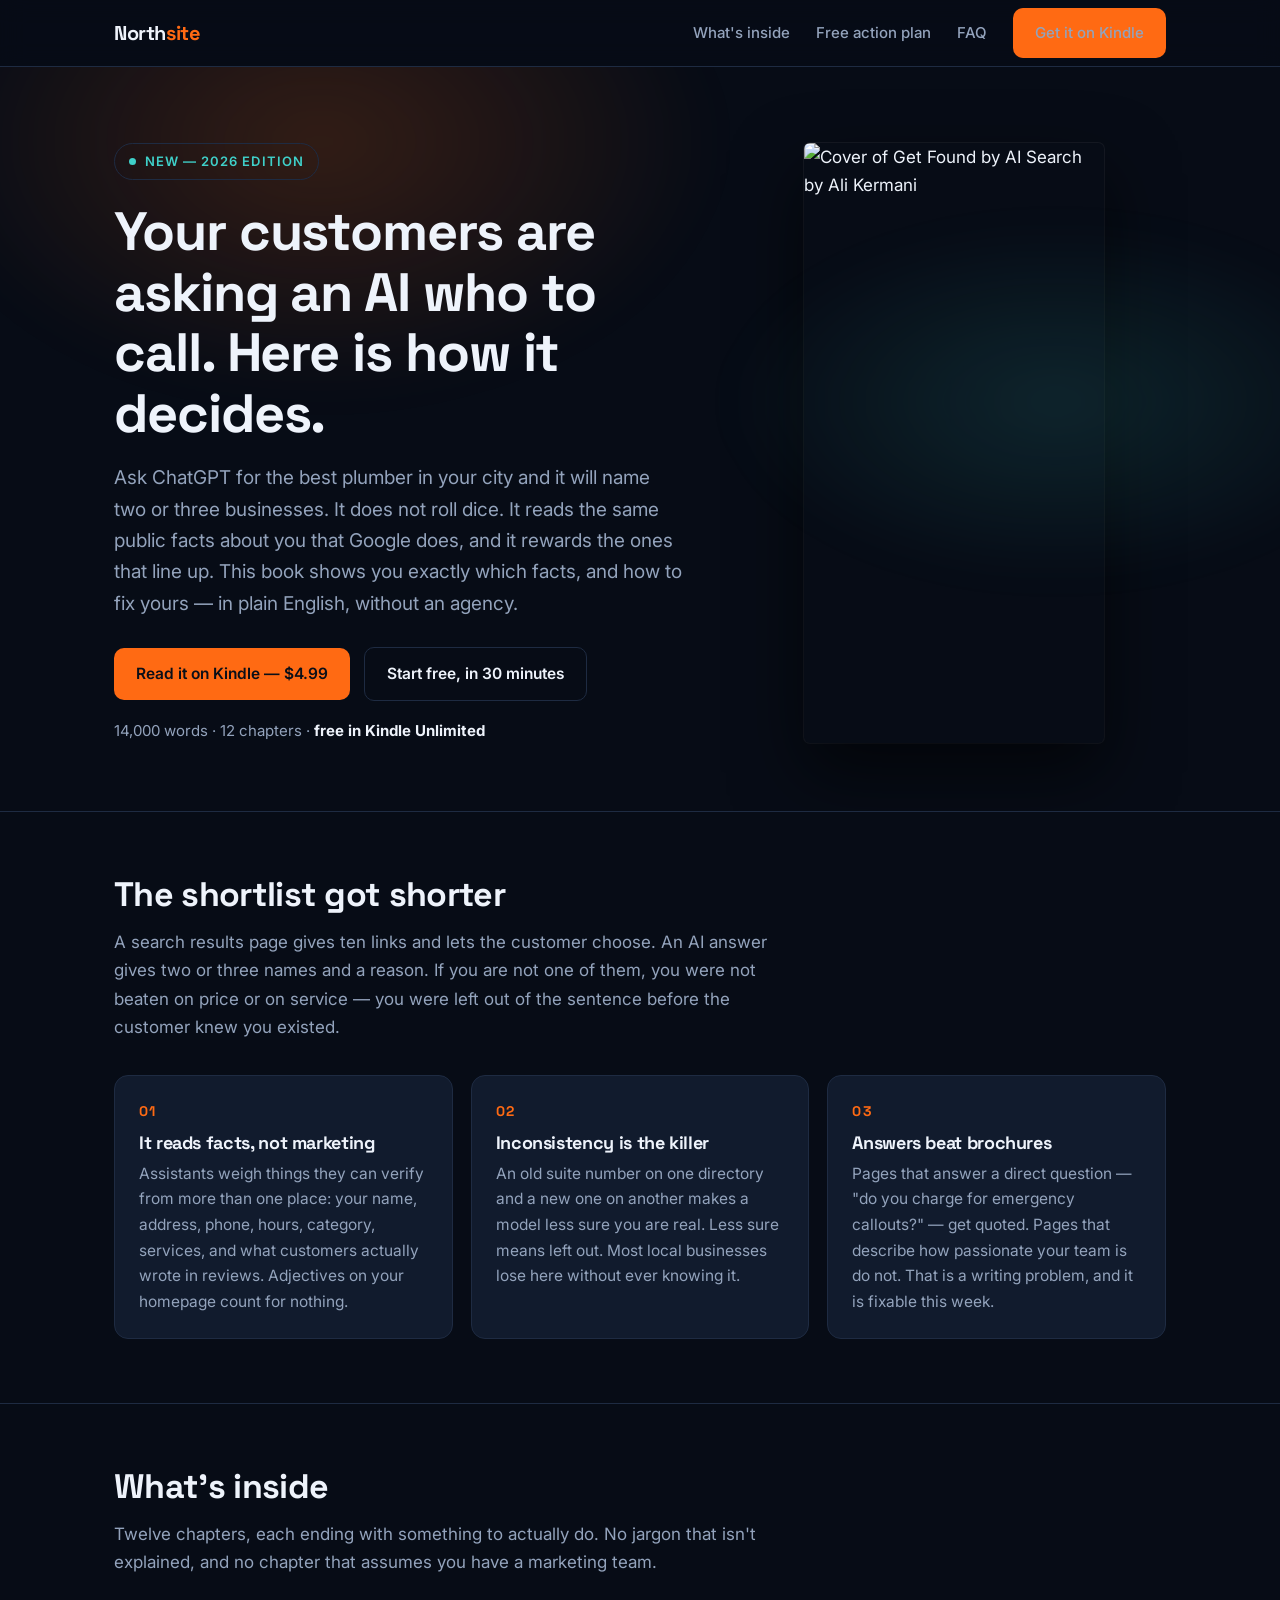
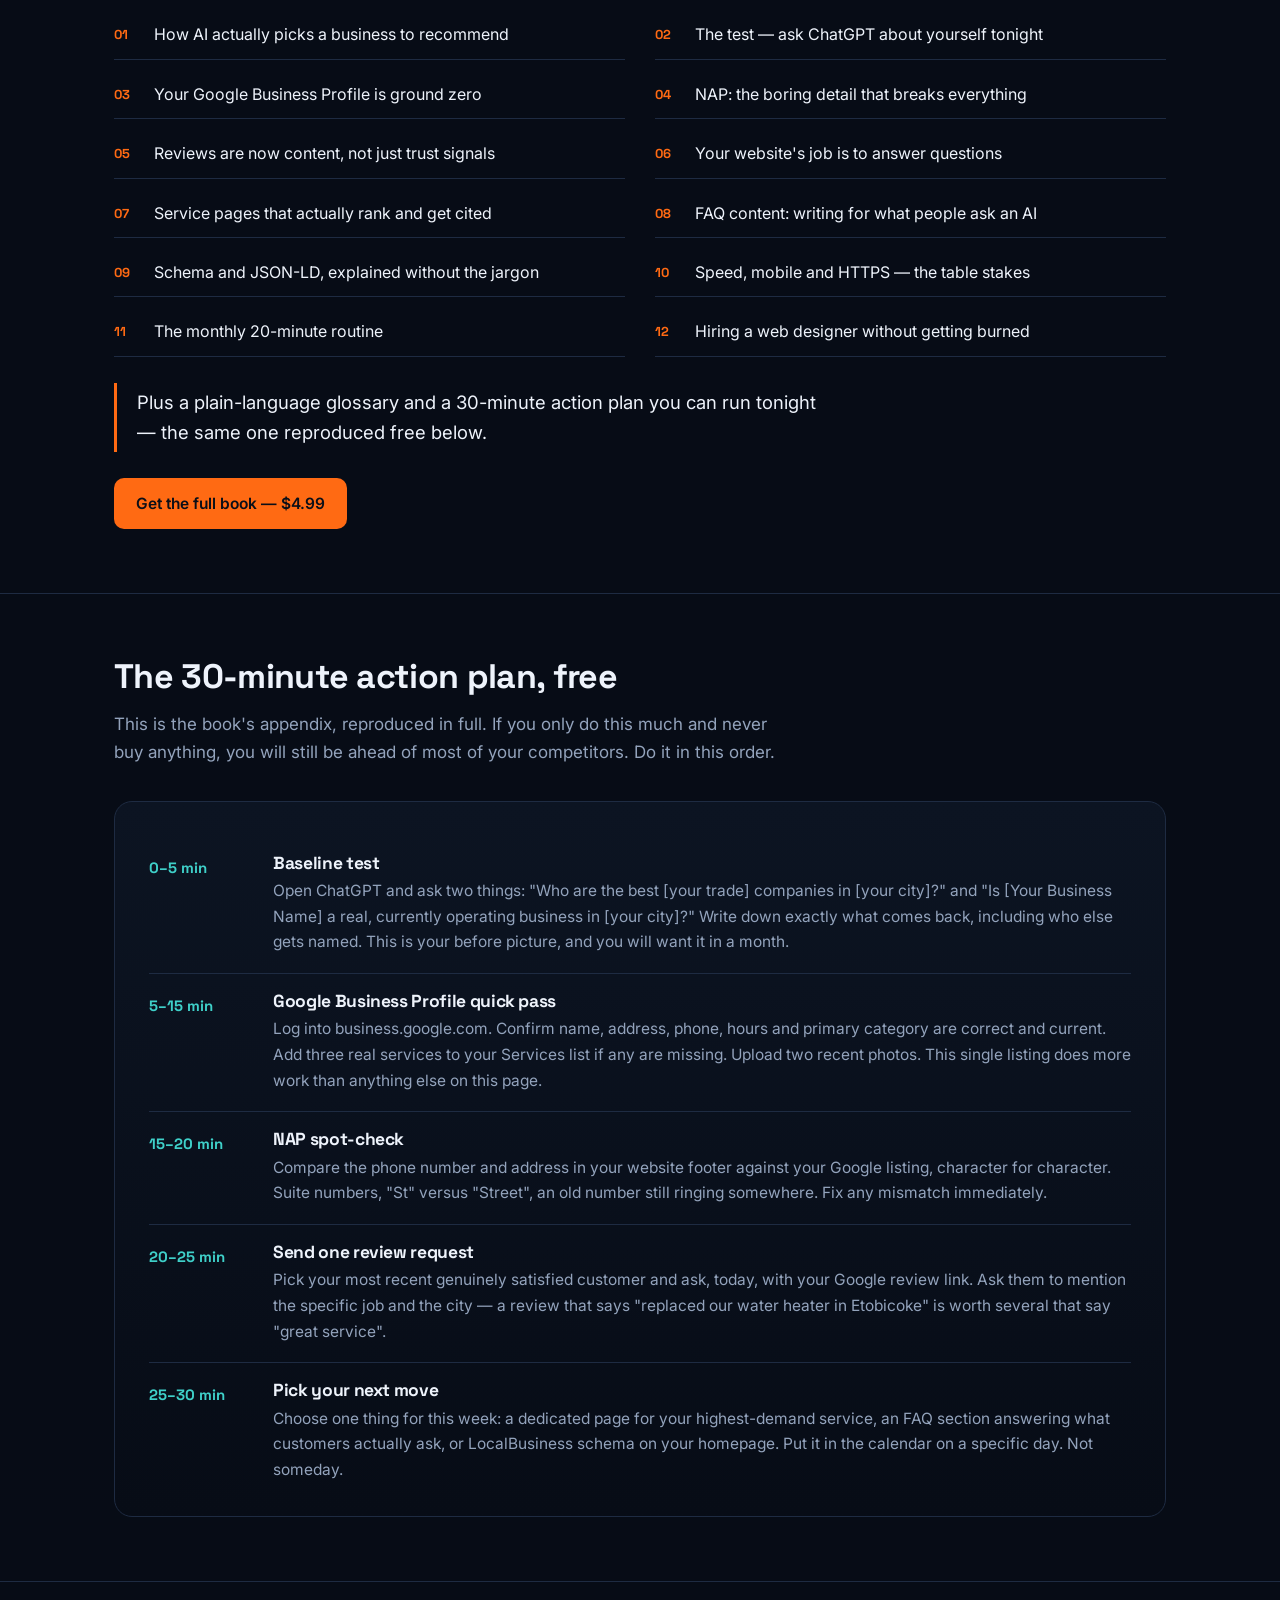
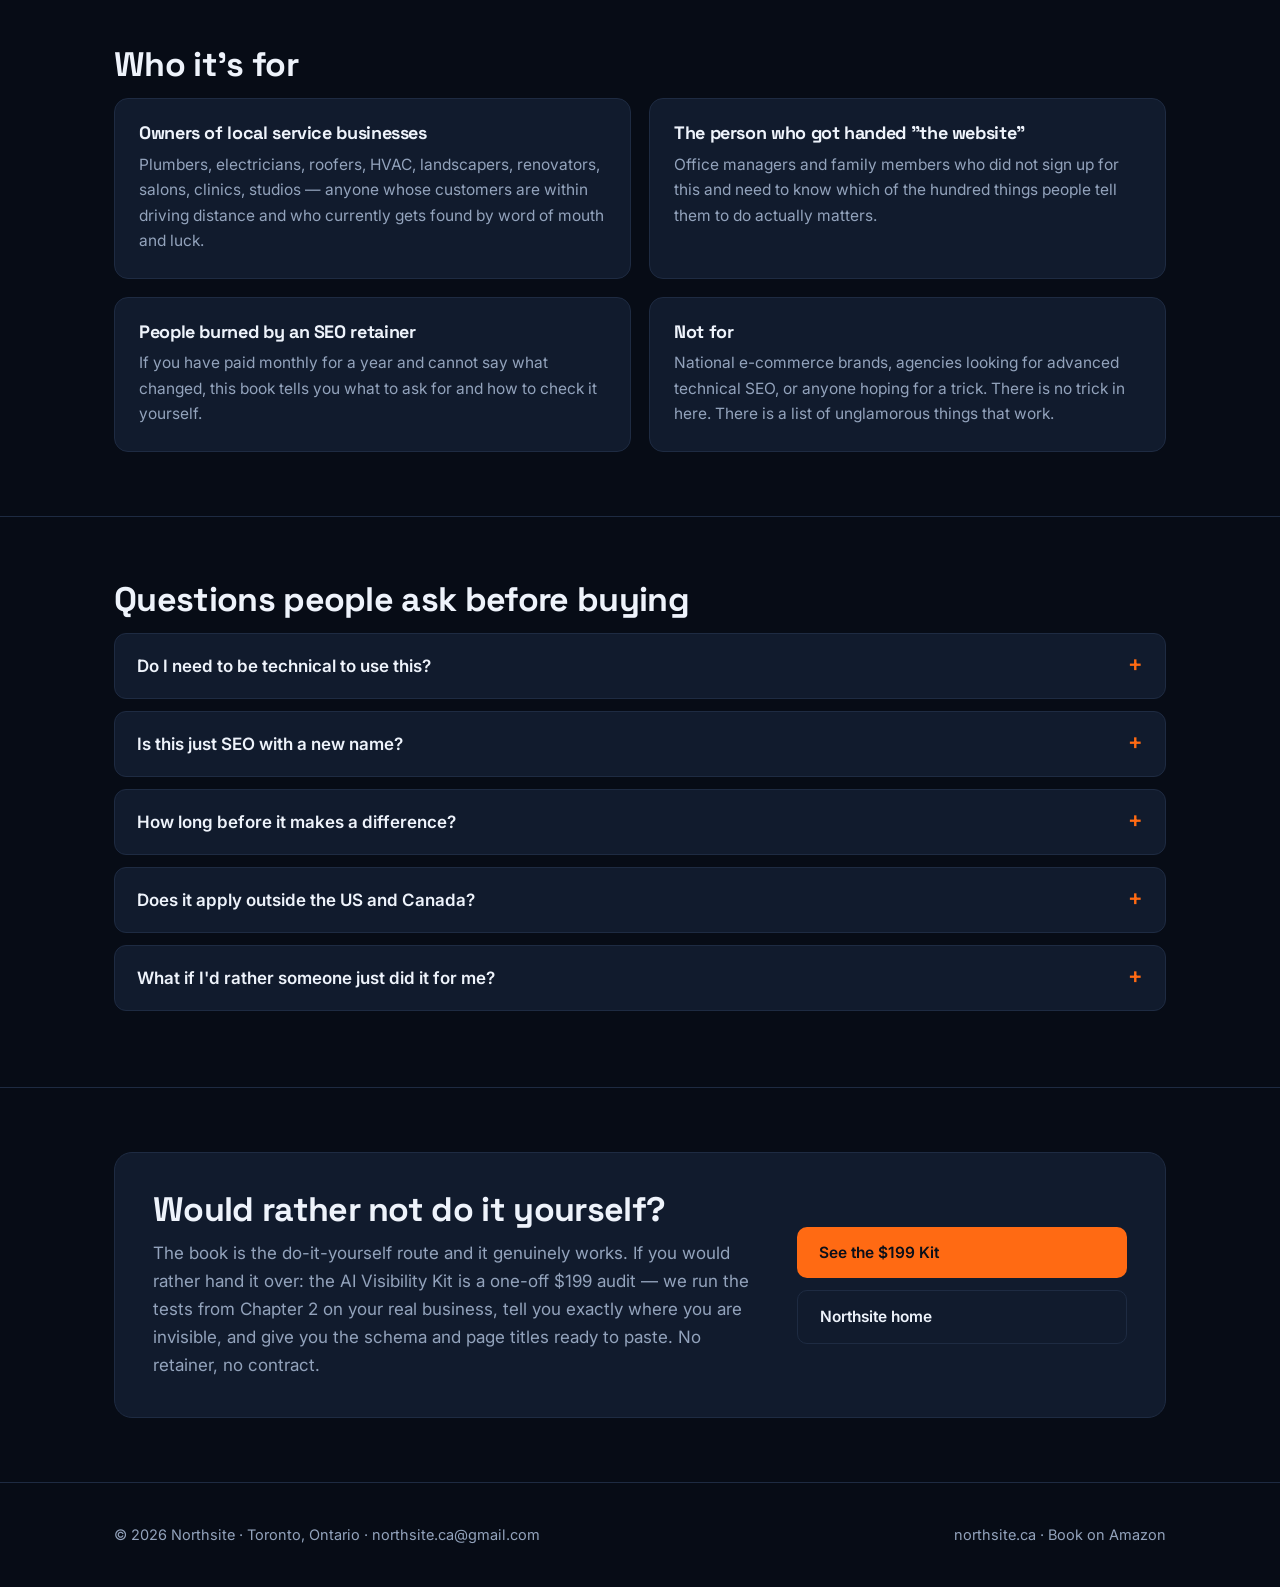
==== book/index.html @ b2f92a9b "Create index.html" ====
<!doctype html>
<html lang="en">
<head>
<meta charset="utf-8">
<meta name="viewport" content="width=device-width,initial-scale=1">
<title>Get Found by AI Search — the local business owner's guide to showing up in AI answers | Northsite</title>
<meta name="description" content="A plain-English book for local business owners on how ChatGPT, Google's AI Overviews and Siri decide which businesses to recommend — and what to fix so yours is one of them. $4.99 on Kindle. Free 30-minute action plan on this page.">
<link rel="canonical" href="https://northsite.ca/book/">
<meta property="og:title" content="Get Found by AI Search — showing up when customers ask an AI">
<meta property="og:description" content="How AI assistants pick which local business to name, and the fixes that put yours in the answer. Free 30-minute action plan; full book $4.99 on Kindle.">
<meta property="og:url" content="https://northsite.ca/book/">
<meta property="og:type" content="book">
<meta property="og:image" content="https://m.media-amazon.com/images/I/61TdyxFkmPL._SY600_.jpg">
<meta name="theme-color" content="#070C16">
<link rel="preconnect" href="https://fonts.googleapis.com"><link rel="preconnect" href="https://fonts.gstatic.com" crossorigin>
<link href="https://fonts.googleapis.com/css2?family=Space+Grotesk:wght@500;700&family=Inter:wght@400;500;600&display=swap" rel="stylesheet">
<script type="application/ld+json">
{"@context":"https://schema.org","@graph":[
{"@type":"Book","@id":"https://northsite.ca/book/#book","name":"Get Found by AI Search: The Local Business Owner's Guide to Showing Up in AI Answers and Google's AI Overviews (2026 Edition)","author":{"@type":"Person","name":"Ali Kermani"},"inLanguage":"en","bookFormat":"https://schema.org/EBook","numberOfPages":120,"url":"https://northsite.ca/book/","image":"https://m.media-amazon.com/images/I/61TdyxFkmPL._SY600_.jpg","publisher":{"@type":"Organization","name":"Northsite"},"datePublished":"2026-09-12","description":"A plain-language guide for owners of local service businesses on how AI assistants choose which businesses to recommend, and the specific, checkable fixes that make yours one of them.","offers":{"@type":"Offer","price":"4.99","priceCurrency":"USD","availability":"https://schema.org/InStock","url":"https://www.amazon.com/dp/B0HJLB9HZW"}},
{"@type":"FAQPage","@id":"https://northsite.ca/book/#faq","mainEntity":[
{"@type":"Question","name":"Do I need to be technical to use this book?","acceptedAnswer":{"@type":"Answer","text":"No. Every chapter is written for the person who runs the business, not a developer. The one technical chapter, on schema markup, gives you code you can copy and paste or hand to whoever built your site, with plain-English notes on what each line means."}},
{"@type":"Question","name":"Is this just SEO with a new name?","acceptedAnswer":{"@type":"Answer","text":"There is overlap, because AI assistants read the same web that search engines index. The difference is what wins. Classic SEO fights for a blue link on page one. AI answers name two or three businesses and stop, and they favour businesses whose facts are consistent and whose pages answer real questions directly. That changes what you work on first."}},
{"@type":"Question","name":"How long before this makes a difference?","acceptedAnswer":{"@type":"Answer","text":"Google Business Profile corrections can show up in days. Review signals and new service pages take weeks. Nothing here is an overnight switch, which is also why it is worth doing: the businesses that get named in AI answers are the ones that fixed the boring details months ago."}},
{"@type":"Question","name":"Does it apply outside the United States and Canada?","acceptedAnswer":{"@type":"Answer","text":"Yes. The examples are North American, but Google Business Profile, review platforms, schema markup and the way large language models weigh consistent public information work the same way anywhere those services operate."}},
{"@type":"Question","name":"What if I would rather someone just did this for me?","acceptedAnswer":{"@type":"Answer","text":"That is what Northsite does. The AI Visibility Kit is a one-off audit and fix-list for your business at $199, and Northsite also builds the websites this book describes. Details are at northsite.ca."}}]}]}
</script>
<style>
*{box-sizing:border-box;margin:0;padding:0}
:root{--bg:#070C16;--bg2:#0C1422;--card:#111B2D;--line:#1E2B42;--ink:#EEF3FB;--mut:#93A3BC;--or:#FF6A13;--teal:#3FD0C9}
html{scroll-behavior:smooth}
body{background:var(--bg);color:var(--ink);font:400 17px/1.65 Inter,system-ui,-apple-system,Segoe UI,sans-serif;-webkit-font-smoothing:antialiased}
h1,h2,h3,.dsp{font-family:"Space Grotesk",Inter,sans-serif;font-weight:700;line-height:1.12;letter-spacing:-.02em}
a{color:inherit}
.wrap{max-width:1100px;margin:0 auto;padding:0 24px}
nav{position:sticky;top:0;z-index:50;background:rgba(7,12,22,.82);backdrop-filter:blur(12px);border-bottom:1px solid var(--line)}
nav .wrap{display:flex;align-items:center;justify-content:space-between;height:66px}
.logo{font-family:"Space Grotesk";font-weight:700;font-size:20px;letter-spacing:-.02em;text-decoration:none}
.logo span{color:var(--or)}
.nl{display:flex;gap:26px;align-items:center}
.nl a{color:var(--mut);text-decoration:none;font-size:15px;font-weight:500}
.nl a:hover{color:var(--ink)}
.btn{display:inline-block;background:var(--or);color:#0B0F18;font-weight:600;text-decoration:none;padding:13px 22px;border-radius:10px;font-size:15.5px;border:0;transition:transform .15s ease,box-shadow .15s ease}
.btn:hover{transform:translateY(-1px);box-shadow:0 10px 30px rgba(255,106,19,.28)}
.btn.ghost{background:transparent;color:var(--ink);border:1px solid var(--line)}
.btn.ghost:hover{border-color:var(--or);box-shadow:none}
.hero{position:relative;overflow:hidden;padding:76px 0 68px}
.hero:before{content:"";position:absolute;inset:-40% 30% 40% -20%;background:radial-gradient(closest-side,rgba(255,106,19,.18),transparent 70%);filter:blur(20px)}
.hero:after{content:"";position:absolute;inset:10% -20% 20% 45%;background:radial-gradient(closest-side,rgba(63,208,201,.13),transparent 70%);filter:blur(20px)}
.hero .wrap{position:relative;display:grid;grid-template-columns:1.15fr .85fr;gap:56px;align-items:center}
.eyebrow{display:inline-flex;align-items:center;gap:9px;font-size:13px;font-weight:600;letter-spacing:.08em;text-transform:uppercase;color:var(--teal);border:1px solid var(--line);border-radius:999px;padding:7px 14px;margin-bottom:22px}
.dot{width:7px;height:7px;border-radius:50%;background:var(--teal)}
h1{font-size:clamp(34px,5vw,54px);margin-bottom:18px}
.sub{color:var(--mut);font-size:19px;max-width:36em;margin-bottom:28px}
.cta{display:flex;gap:14px;flex-wrap:wrap;align-items:center}
.price{color:var(--mut);font-size:15px}
.price b{color:var(--ink)}
.coverwrap{justify-self:center;position:relative}
.coverwrap img{width:min(300px,70vw);border-radius:6px;display:block;box-shadow:0 30px 70px rgba(0,0,0,.6),0 0 0 1px rgba(255,255,255,.06)}
section{padding:64px 0;border-top:1px solid var(--line)}
h2{font-size:clamp(25px,3.4vw,34px);margin-bottom:14px}
.lede{color:var(--mut);max-width:62ch;margin-bottom:34px}
.grid{display:grid;gap:18px}
.g3{grid-template-columns:repeat(3,1fr)}
.g2{grid-template-columns:repeat(2,1fr)}
.card{background:var(--card);border:1px solid var(--line);border-radius:14px;padding:24px}
.card h3{font-size:18px;margin-bottom:8px}
.card p{color:var(--mut);font-size:15.5px}
.num{font-family:"Space Grotesk";font-weight:700;color:var(--or);font-size:14px;letter-spacing:.1em;margin-bottom:10px}
ol.toc{list-style:none;counter-reset:c;display:grid;grid-template-columns:1fr 1fr;gap:10px 30px}
ol.toc li{counter-increment:c;display:flex;gap:14px;padding:11px 0;border-bottom:1px solid var(--line);font-size:16px}
ol.toc li:before{content:counter(c,decimal-leading-zero);font-family:"Space Grotesk";font-weight:700;color:var(--or);font-size:13px;padding-top:3px;min-width:26px}
.plan{background:linear-gradient(180deg,var(--bg2),var(--bg));border:1px solid var(--line);border-radius:18px;padding:34px}
.step{display:grid;grid-template-columns:104px 1fr;gap:20px;padding:18px 0;border-bottom:1px solid var(--line)}
.step:last-child{border-bottom:0;padding-bottom:0}
.step .t{font-family:"Space Grotesk";font-weight:700;color:var(--teal);font-size:15px;padding-top:2px}
.step h3{font-size:17.5px;margin-bottom:5px}
.step p{color:var(--mut);font-size:15.5px}
details{border:1px solid var(--line);border-radius:12px;padding:18px 22px;margin-bottom:12px;background:var(--card)}
details summary{cursor:pointer;font-weight:600;font-size:17px;list-style:none;display:flex;justify-content:space-between;gap:16px}
details summary::-webkit-details-marker{display:none}
details summary:after{content:"+";color:var(--or);font-size:22px;line-height:1}
details[open] summary:after{content:"\2212"}
details p{color:var(--mut);margin-top:12px;font-size:15.5px}
.band{background:var(--card);border:1px solid var(--line);border-radius:18px;padding:38px;display:grid;grid-template-columns:1.3fr .7fr;gap:32px;align-items:center}
.band h2{margin-bottom:10px}
.band p{color:var(--mut)}
blockquote{border-left:3px solid var(--or);padding:4px 0 4px 20px;color:var(--ink);font-size:18.5px;max-width:60ch;margin:26px 0}
footer{border-top:1px solid var(--line);padding:40px 0;color:var(--mut);font-size:14.5px}
footer .wrap{display:flex;justify-content:space-between;gap:20px;flex-wrap:wrap}
footer a{color:var(--mut);text-decoration:none}footer a:hover{color:var(--ink)}
@media(max-width:860px){
 .hero .wrap{grid-template-columns:1fr;gap:34px}
 .coverwrap{order:-1}
 .g3,.g2,ol.toc,.band{grid-template-columns:1fr}
 .nl a:not(.btn){display:none}
 .step{grid-template-columns:1fr;gap:4px}
 .plan{padding:24px}
}
</style>
</head>
<body>

<nav><div class="wrap">
  <a class="logo" href="/">North<span>site</span></a>
  <div class="nl">
    <a href="#inside">What's inside</a>
    <a href="#plan">Free action plan</a>
    <a href="#faq">FAQ</a>
    <a class="btn" href="https://www.amazon.com/dp/B0HJLB9HZW" rel="noopener">Get it on Kindle</a>
  </div>
</div></nav>

<header class="hero"><div class="wrap">
  <div>
    <span class="eyebrow"><span class="dot"></span>New — 2026 edition</span>
    <h1>Your customers are asking an AI who to call. Here is how it decides.</h1>
    <p class="sub">Ask ChatGPT for the best plumber in your city and it will name two or three businesses. It does not roll dice. It reads the same public facts about you that Google does, and it rewards the ones that line up. This book shows you exactly which facts, and how to fix yours — in plain English, without an agency.</p>
    <div class="cta">
      <a class="btn" href="https://www.amazon.com/dp/B0HJLB9HZW" rel="noopener">Read it on Kindle — $4.99</a>
      <a class="btn ghost" href="#plan">Start free, in 30 minutes</a>
    </div>
    <p class="price" style="margin-top:18px">14,000 words · 12 chapters · <b>free in Kindle Unlimited</b></p>
  </div>
  <div class="coverwrap">
    <img src="https://m.media-amazon.com/images/I/61TdyxFkmPL._SY600_.jpg" alt="Cover of Get Found by AI Search by Ali Kermani" width="375" height="600" loading="eager">
  </div>
</div></header>

<section id="why"><div class="wrap">
  <h2>The shortlist got shorter</h2>
  <p class="lede">A search results page gives ten links and lets the customer choose. An AI answer gives two or three names and a reason. If you are not one of them, you were not beaten on price or on service — you were left out of the sentence before the customer knew you existed.</p>
  <div class="grid g3">
    <div class="card"><div class="num">01</div><h3>It reads facts, not marketing</h3><p>Assistants weigh things they can verify from more than one place: your name, address, phone, hours, category, services, and what customers actually wrote in reviews. Adjectives on your homepage count for nothing.</p></div>
    <div class="card"><div class="num">02</div><h3>Inconsistency is the killer</h3><p>An old suite number on one directory and a new one on another makes a model less sure you are real. Less sure means left out. Most local businesses lose here without ever knowing it.</p></div>
    <div class="card"><div class="num">03</div><h3>Answers beat brochures</h3><p>Pages that answer a direct question — "do you charge for emergency callouts?" — get quoted. Pages that describe how passionate your team is do not. That is a writing problem, and it is fixable this week.</p></div>
  </div>
</div></section>

<section id="inside"><div class="wrap">
  <h2>What's inside</h2>
  <p class="lede">Twelve chapters, each ending with something to actually do. No jargon that isn't explained, and no chapter that assumes you have a marketing team.</p>
  <ol class="toc">
    <li>How AI actually picks a business to recommend</li>
    <li>The test — ask ChatGPT about yourself tonight</li>
    <li>Your Google Business Profile is ground zero</li>
    <li>NAP: the boring detail that breaks everything</li>
    <li>Reviews are now content, not just trust signals</li>
    <li>Your website's job is to answer questions</li>
    <li>Service pages that actually rank and get cited</li>
    <li>FAQ content: writing for what people ask an AI</li>
    <li>Schema and JSON-LD, explained without the jargon</li>
    <li>Speed, mobile and HTTPS — the table stakes</li>
    <li>The monthly 20-minute routine</li>
    <li>Hiring a web designer without getting burned</li>
  </ol>
  <blockquote>Plus a plain-language glossary and a 30-minute action plan you can run tonight — the same one reproduced free below.</blockquote>
  <a class="btn" href="https://www.amazon.com/dp/B0HJLB9HZW" rel="noopener">Get the full book — $4.99</a>
</div></section>

<section id="plan"><div class="wrap">
  <h2>The 30-minute action plan, free</h2>
  <p class="lede">This is the book's appendix, reproduced in full. If you only do this much and never buy anything, you will still be ahead of most of your competitors. Do it in this order.</p>
  <div class="plan">
    <div class="step"><div class="t">0–5 min</div><div>
      <h3>Baseline test</h3>
      <p>Open ChatGPT and ask two things: "Who are the best [your trade] companies in [your city]?" and "Is [Your Business Name] a real, currently operating business in [your city]?" Write down exactly what comes back, including who else gets named. This is your before picture, and you will want it in a month.</p></div></div>
    <div class="step"><div class="t">5–15 min</div><div>
      <h3>Google Business Profile quick pass</h3>
      <p>Log into business.google.com. Confirm name, address, phone, hours and primary category are correct and current. Add three real services to your Services list if any are missing. Upload two recent photos. This single listing does more work than anything else on this page.</p></div></div>
    <div class="step"><div class="t">15–20 min</div><div>
      <h3>NAP spot-check</h3>
      <p>Compare the phone number and address in your website footer against your Google listing, character for character. Suite numbers, "St" versus "Street", an old number still ringing somewhere. Fix any mismatch immediately.</p></div></div>
    <div class="step"><div class="t">20–25 min</div><div>
      <h3>Send one review request</h3>
      <p>Pick your most recent genuinely satisfied customer and ask, today, with your Google review link. Ask them to mention the specific job and the city — a review that says "replaced our water heater in Etobicoke" is worth several that say "great service".</p></div></div>
    <div class="step"><div class="t">25–30 min</div><div>
      <h3>Pick your next move</h3>
      <p>Choose one thing for this week: a dedicated page for your highest-demand service, an FAQ section answering what customers actually ask, or LocalBusiness schema on your homepage. Put it in the calendar on a specific day. Not someday.</p></div></div>
  </div>
</div></section>

<section id="who"><div class="wrap">
  <h2>Who it's for</h2>
  <div class="grid g2">
    <div class="card"><h3>Owners of local service businesses</h3><p>Plumbers, electricians, roofers, HVAC, landscapers, renovators, salons, clinics, studios — anyone whose customers are within driving distance and who currently gets found by word of mouth and luck.</p></div>
    <div class="card"><h3>The person who got handed "the website"</h3><p>Office managers and family members who did not sign up for this and need to know which of the hundred things people tell them to do actually matters.</p></div>
    <div class="card"><h3>People burned by an SEO retainer</h3><p>If you have paid monthly for a year and cannot say what changed, this book tells you what to ask for and how to check it yourself.</p></div>
    <div class="card"><h3>Not for</h3><p>National e-commerce brands, agencies looking for advanced technical SEO, or anyone hoping for a trick. There is no trick in here. There is a list of unglamorous things that work.</p></div>
  </div>
</div></section>

<section id="faq"><div class="wrap">
  <h2>Questions people ask before buying</h2>
  <details><summary>Do I need to be technical to use this?</summary><p>No. Every chapter is written for the person who runs the business, not a developer. The one technical chapter, on schema markup, hands you code you can copy and paste or forward to whoever built your site, with plain-English notes on what each line is doing and why.</p></details>
  <details><summary>Is this just SEO with a new name?</summary><p>There is overlap, because AI assistants read the same web that search engines index. The difference is what wins. Classic SEO fights for a blue link on page one. An AI answer names two or three businesses and stops, and it favours the ones whose facts are consistent everywhere and whose pages answer questions directly. That changes what you work on first, and what you can safely ignore.</p></details>
  <details><summary>How long before it makes a difference?</summary><p>Google Business Profile corrections can surface within days. Review signals and new service pages take weeks. Nothing here is an overnight switch — which is exactly why it is worth doing. The businesses getting named in AI answers today are the ones that fixed the boring details months ago.</p></details>
  <details><summary>Does it apply outside the US and Canada?</summary><p>Yes. The examples are North American, but Google Business Profile, review platforms, schema markup, and the way language models weigh consistent public information work the same way anywhere those services operate.</p></details>
  <details><summary>What if I'd rather someone just did it for me?</summary><p>That is what Northsite does. The AI Visibility Kit is a one-off audit and fix-list for your specific business at $199, and Northsite also builds the kind of website this book describes. Everything is on <a href="/" style="color:var(--or)">northsite.ca</a>.</p></details>
</div></section>

<section><div class="wrap">
  <div class="band">
    <div>
      <h2>Would rather not do it yourself?</h2>
      <p>The book is the do-it-yourself route and it genuinely works. If you would rather hand it over: the AI Visibility Kit is a one-off $199 audit — we run the tests from Chapter 2 on your real business, tell you exactly where you are invisible, and give you the schema and page titles ready to paste. No retainer, no contract.</p>
    </div>
    <div style="display:grid;gap:12px">
      <a class="btn" href="/#kit">See the $199 Kit</a>
      <a class="btn ghost" href="/">Northsite home</a>
    </div>
  </div>
</div></section>

<footer><div class="wrap">
  <div>© 2026 Northsite · Toronto, Ontario · <a href="mailto:northsite.ca@gmail.com">northsite.ca@gmail.com</a></div>
  <div><a href="/">northsite.ca</a> · <a href="https://www.amazon.com/dp/B0HJLB9HZW" rel="noopener">Book on Amazon</a></div>
</div></footer>

</body>
</html>
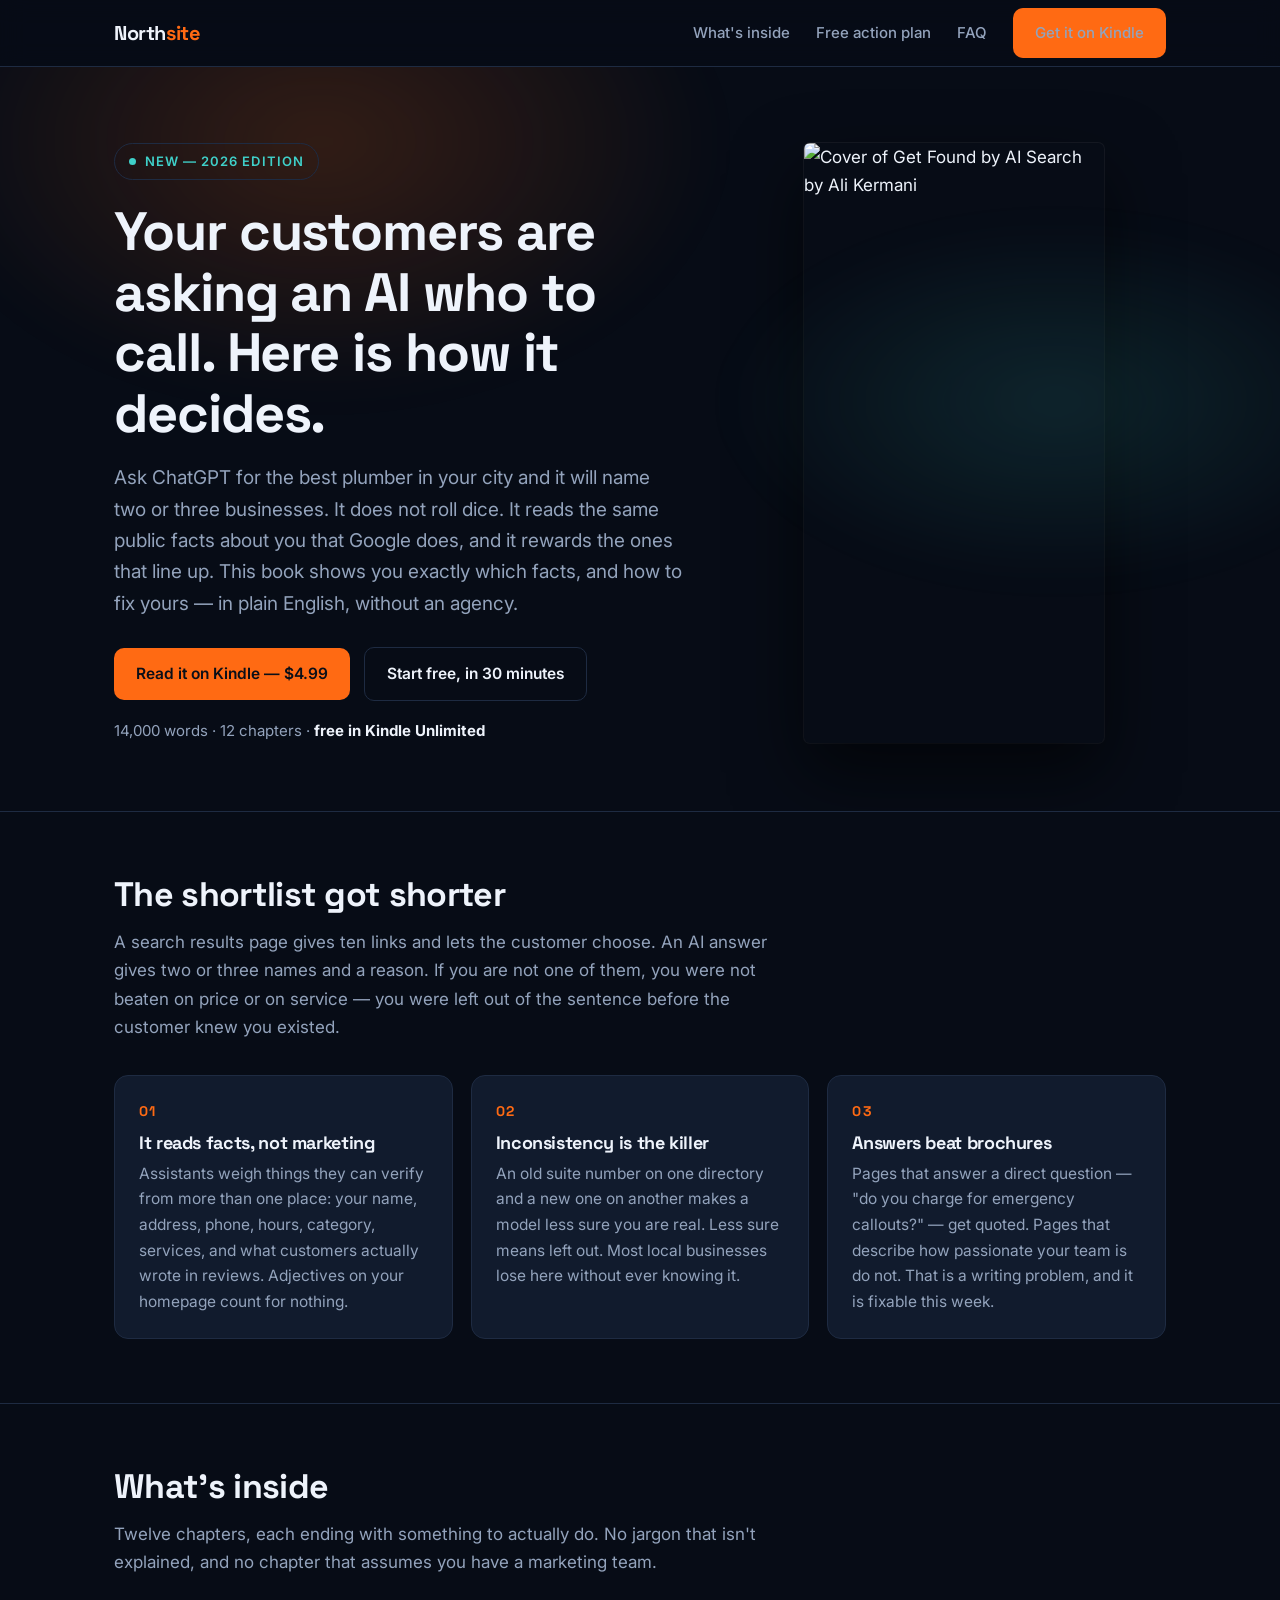
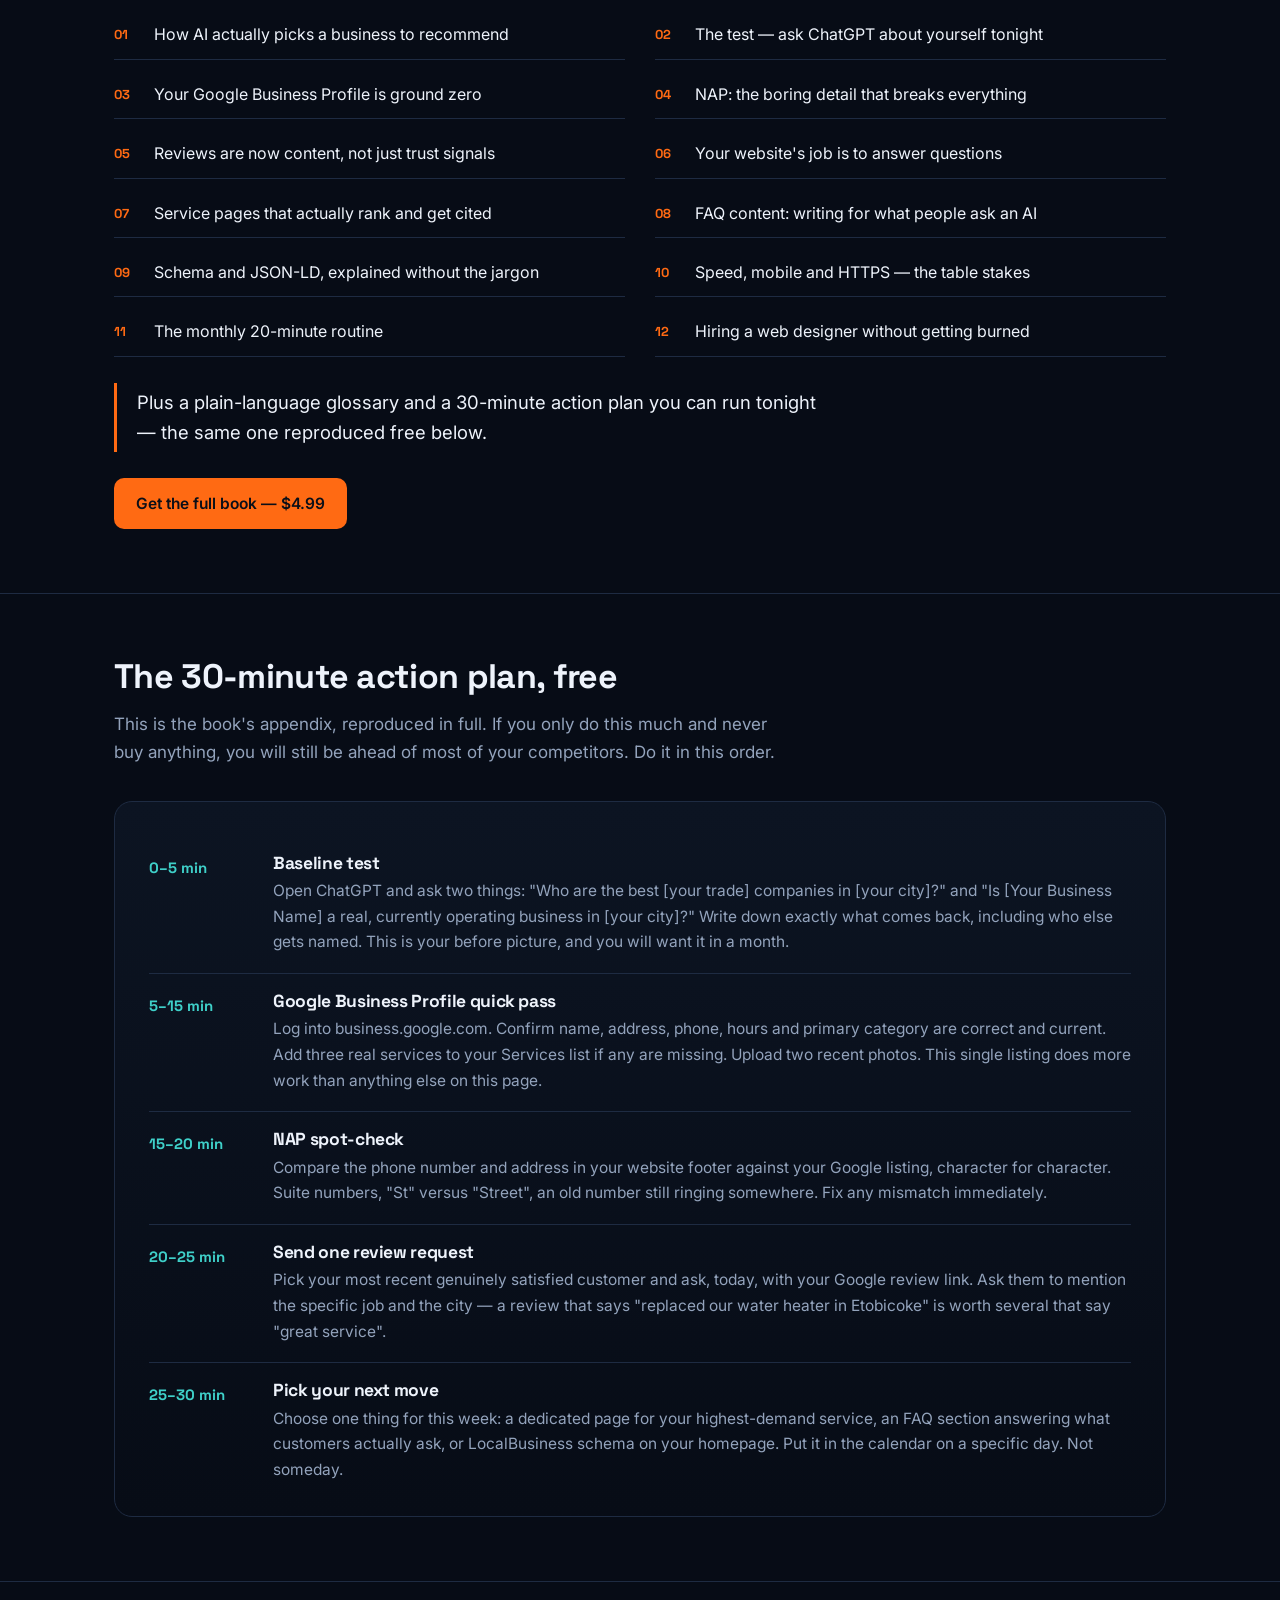
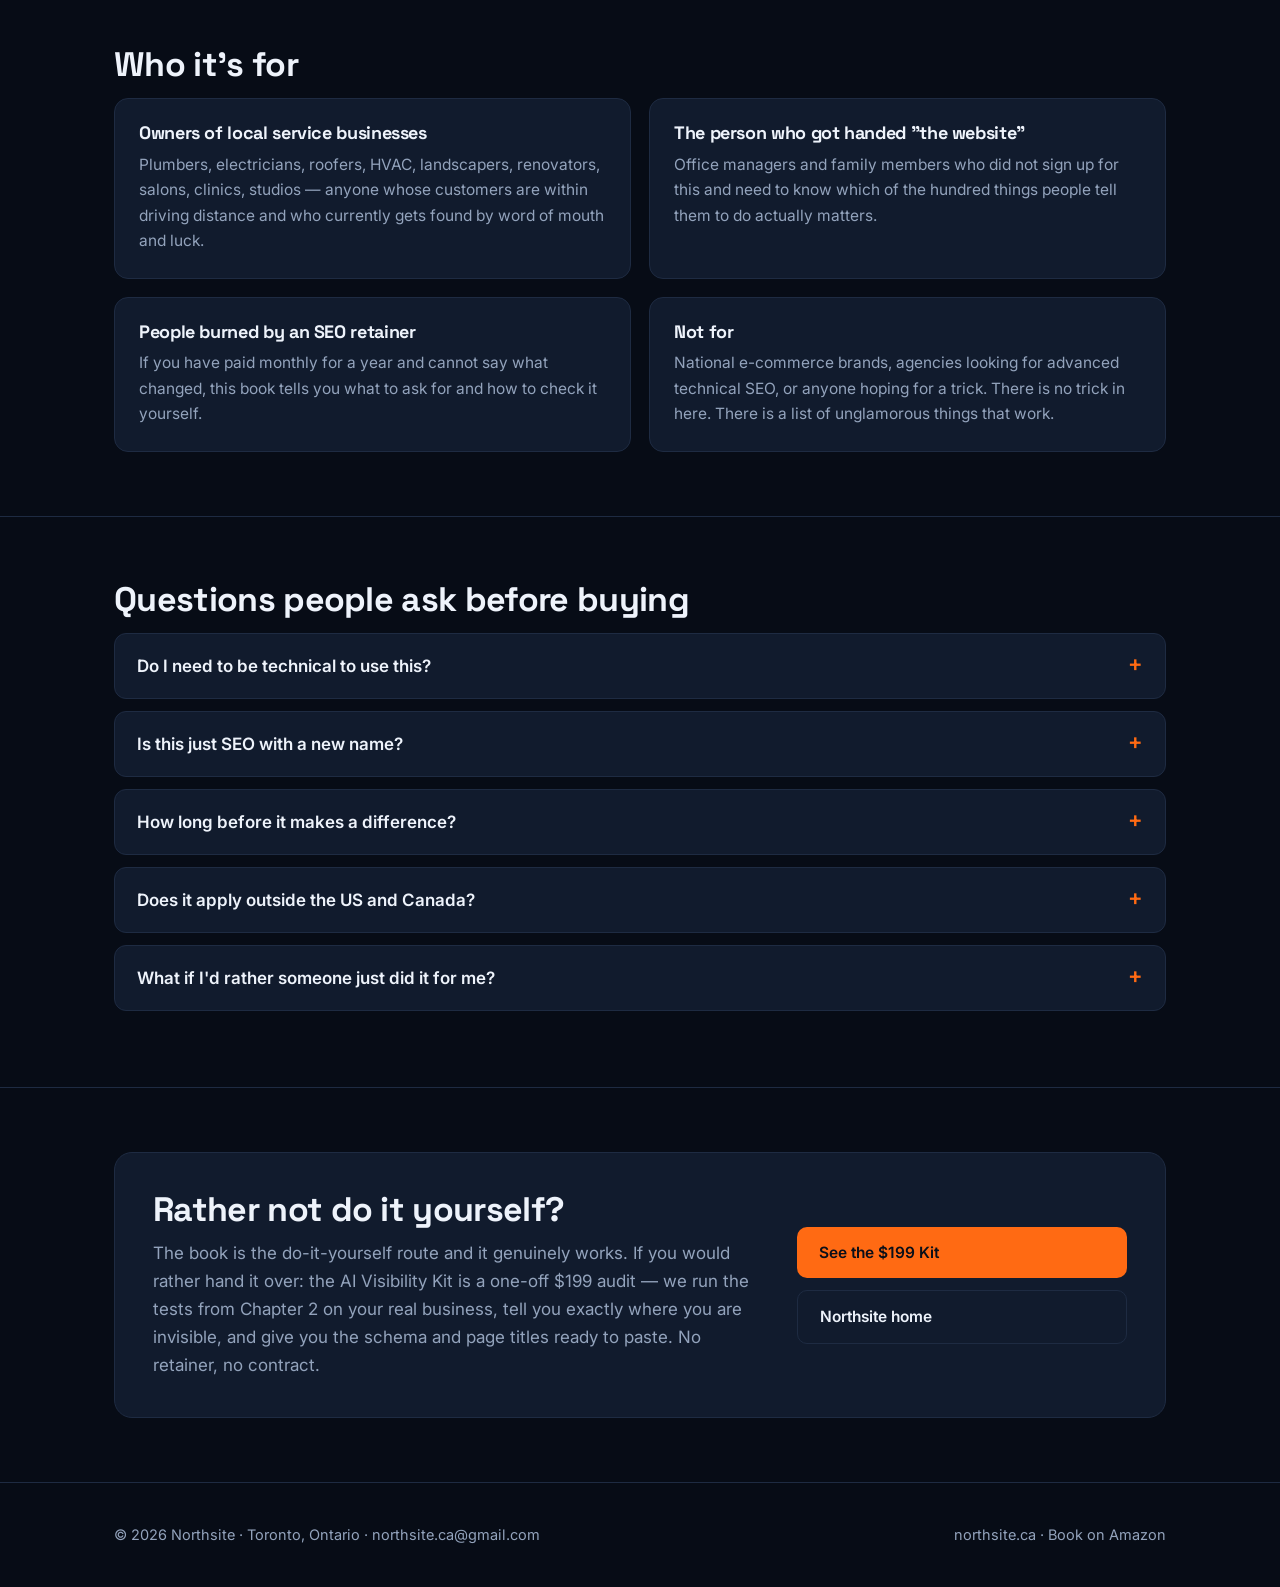
==== commit 398eb8fd: "Update index.html" ====
--- a/book/index.html
+++ b/book/index.html
@@ -201,7 +201,7 @@
 <section><div class="wrap">
   <div class="band">
     <div>
-      <h2>Would rather not do it yourself?</h2>
+      <h2>Rather not do it yourself?</h2>
       <p>The book is the do-it-yourself route and it genuinely works. If you would rather hand it over: the AI Visibility Kit is a one-off $199 audit — we run the tests from Chapter 2 on your real business, tell you exactly where you are invisible, and give you the schema and page titles ready to paste. No retainer, no contract.</p>
     </div>
     <div style="display:grid;gap:12px">
